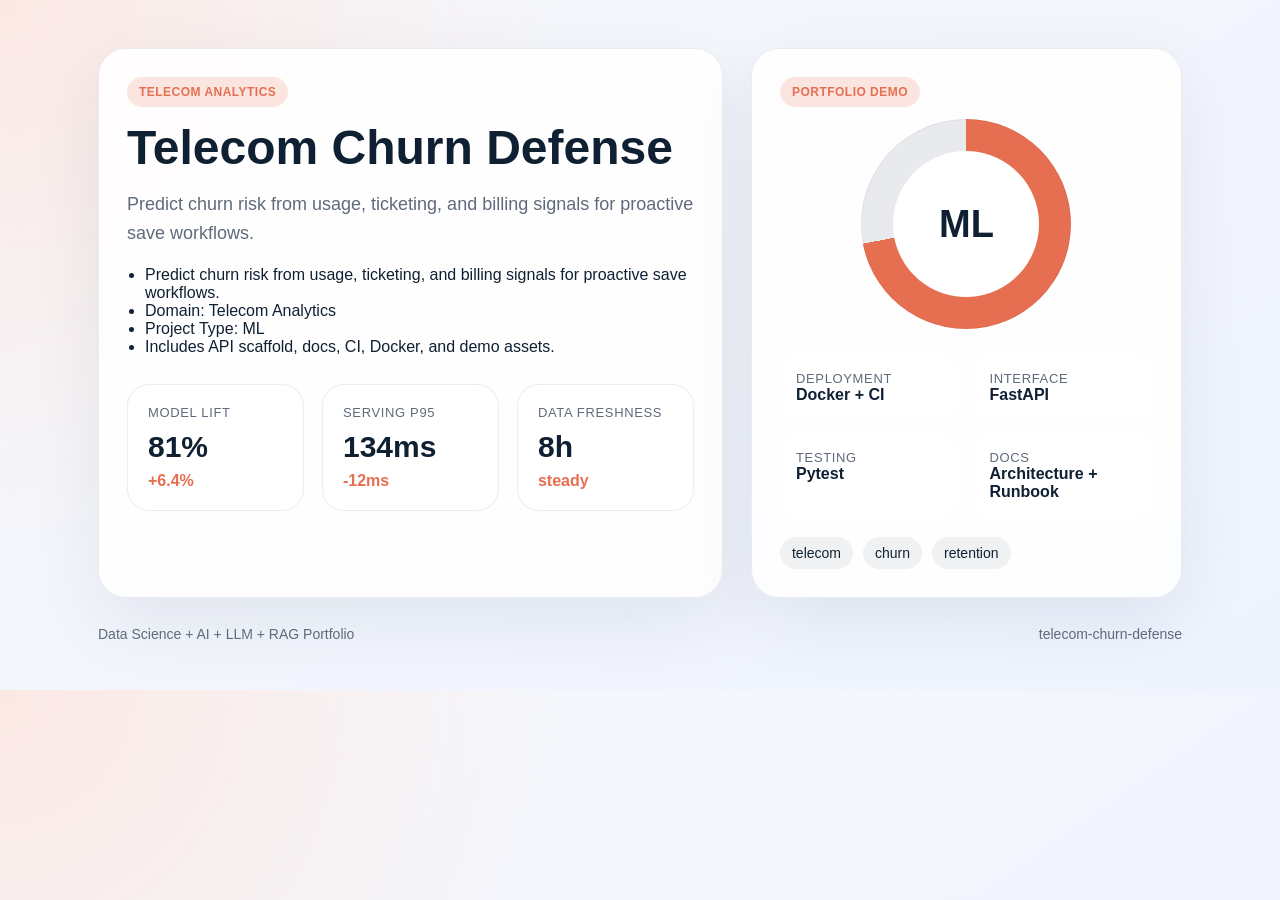
==== demo/index.html @ 2c74a650 "Publish production-ready portfolio project" ====
<!doctype html>
        <html lang="en">
        <head>
          <meta charset="utf-8">
          <meta name="viewport" content="width=device-width, initial-scale=1">
          <title>Telecom Churn Defense</title>
          <style>
            :root {
              --accent: #e76f51;
              --ink: #102033;
              --muted: #5f6b7a;
              --card: rgba(255,255,255,0.88);
              --bg-1: #f7f8fb;
              --bg-2: #eef3ff;
            }
            * { box-sizing: border-box; }
            body {
              margin: 0;
              font-family: "Avenir Next", "Segoe UI", sans-serif;
              color: var(--ink);
              background:
                radial-gradient(circle at top left, color-mix(in srgb, var(--accent) 16%, white), transparent 38%),
                linear-gradient(145deg, var(--bg-1), var(--bg-2));
            }
            main {
              max-width: 1180px;
              margin: 0 auto;
              padding: 48px;
            }
            .hero {
              display: grid;
              grid-template-columns: 1.45fr 1fr;
              gap: 28px;
              align-items: stretch;
            }
            .panel {
              background: var(--card);
              border: 1px solid rgba(16, 32, 51, 0.08);
              border-radius: 28px;
              padding: 28px;
              box-shadow: 0 24px 70px rgba(16, 32, 51, 0.08);
            }
            .eyebrow {
              display: inline-flex;
              padding: 8px 12px;
              border-radius: 999px;
              background: color-mix(in srgb, var(--accent) 18%, white);
              color: var(--accent);
              font-weight: 700;
              letter-spacing: 0.04em;
              text-transform: uppercase;
              font-size: 12px;
            }
            h1 {
              font-size: 48px;
              line-height: 1.03;
              margin: 16px 0 18px;
            }
            p {
              color: var(--muted);
              font-size: 18px;
              line-height: 1.6;
              margin: 0 0 18px;
            }
            ul {
              margin: 18px 0 0;
              padding-left: 18px;
              color: var(--ink);
            }
            .cards {
              display: grid;
              grid-template-columns: repeat(3, 1fr);
              gap: 18px;
              margin-top: 28px;
            }
            .card {
              background: white;
              border-radius: 22px;
              padding: 20px;
              border: 1px solid rgba(16, 32, 51, 0.08);
            }
            .card span, .meta span {
              display: block;
              color: var(--muted);
              font-size: 13px;
              text-transform: uppercase;
              letter-spacing: 0.05em;
            }
            .card strong {
              display: block;
              font-size: 30px;
              margin: 10px 0 8px;
            }
            .card em {
              color: var(--accent);
              font-style: normal;
              font-weight: 700;
            }
            .visual {
              min-height: 100%;
              display: flex;
              flex-direction: column;
              justify-content: space-between;
            }
            .ring {
              width: 210px;
              height: 210px;
              margin: 12px auto 26px;
              border-radius: 50%;
              background:
                radial-gradient(circle closest-side, white 69%, transparent 70%),
                conic-gradient(var(--accent) 0 72%, rgba(16, 32, 51, 0.09) 72% 100%);
              display: grid;
              place-items: center;
              box-shadow: inset 0 0 0 1px rgba(16, 32, 51, 0.05);
            }
            .ring strong {
              font-size: 38px;
            }
            .meta {
              display: grid;
              grid-template-columns: repeat(2, 1fr);
              gap: 14px;
            }
            .meta article {
              background: white;
              border-radius: 18px;
              padding: 16px;
            }
            .tag-list {
              display: flex;
              flex-wrap: wrap;
              gap: 10px;
              list-style: none;
              padding: 0;
              margin: 20px 0 0;
            }
            .tag-list li {
              padding: 8px 12px;
              border-radius: 999px;
              background: rgba(16, 32, 51, 0.06);
              font-size: 14px;
            }
            .footer {
              margin-top: 28px;
              display: flex;
              justify-content: space-between;
              color: var(--muted);
              font-size: 14px;
            }
          </style>
        </head>
        <body>
          <main>
            <section class="hero">
              <div class="panel">
                <span class="eyebrow">Telecom Analytics</span>
                <h1>Telecom Churn Defense</h1>
                <p>Predict churn risk from usage, ticketing, and billing signals for proactive save workflows.</p>
                <ul>
                  <li>Predict churn risk from usage, ticketing, and billing signals for proactive save workflows.</li><li>Domain: Telecom Analytics</li><li>Project Type: ML</li><li>Includes API scaffold, docs, CI, Docker, and demo assets.</li>
                </ul>
                <div class="cards">
                  <article class='card'><span>Model Lift</span><strong>81%</strong><em>+6.4%</em></article>
<article class='card'><span>Serving P95</span><strong>134ms</strong><em>-12ms</em></article>
<article class='card'><span>Data Freshness</span><strong>8h</strong><em>steady</em></article>
                </div>
              </div>
              <div class="panel visual">
                <div>
                  <span class="eyebrow">Portfolio Demo</span>
                  <div class="ring"><strong>ML</strong></div>
                </div>
                <div class="meta">
                  <article><span>Deployment</span><strong>Docker + CI</strong></article>
                  <article><span>Interface</span><strong>FastAPI</strong></article>
                  <article><span>Testing</span><strong>Pytest</strong></article>
                  <article><span>Docs</span><strong>Architecture + Runbook</strong></article>
                </div>
                <ul class="tag-list"><li>telecom</li><li>churn</li><li>retention</li></ul>
              </div>
            </section>
            <div class="footer">
              <span>Data Science + AI + LLM + RAG Portfolio</span>
              <span>telecom-churn-defense</span>
            </div>
          </main>
        </body>
        </html>
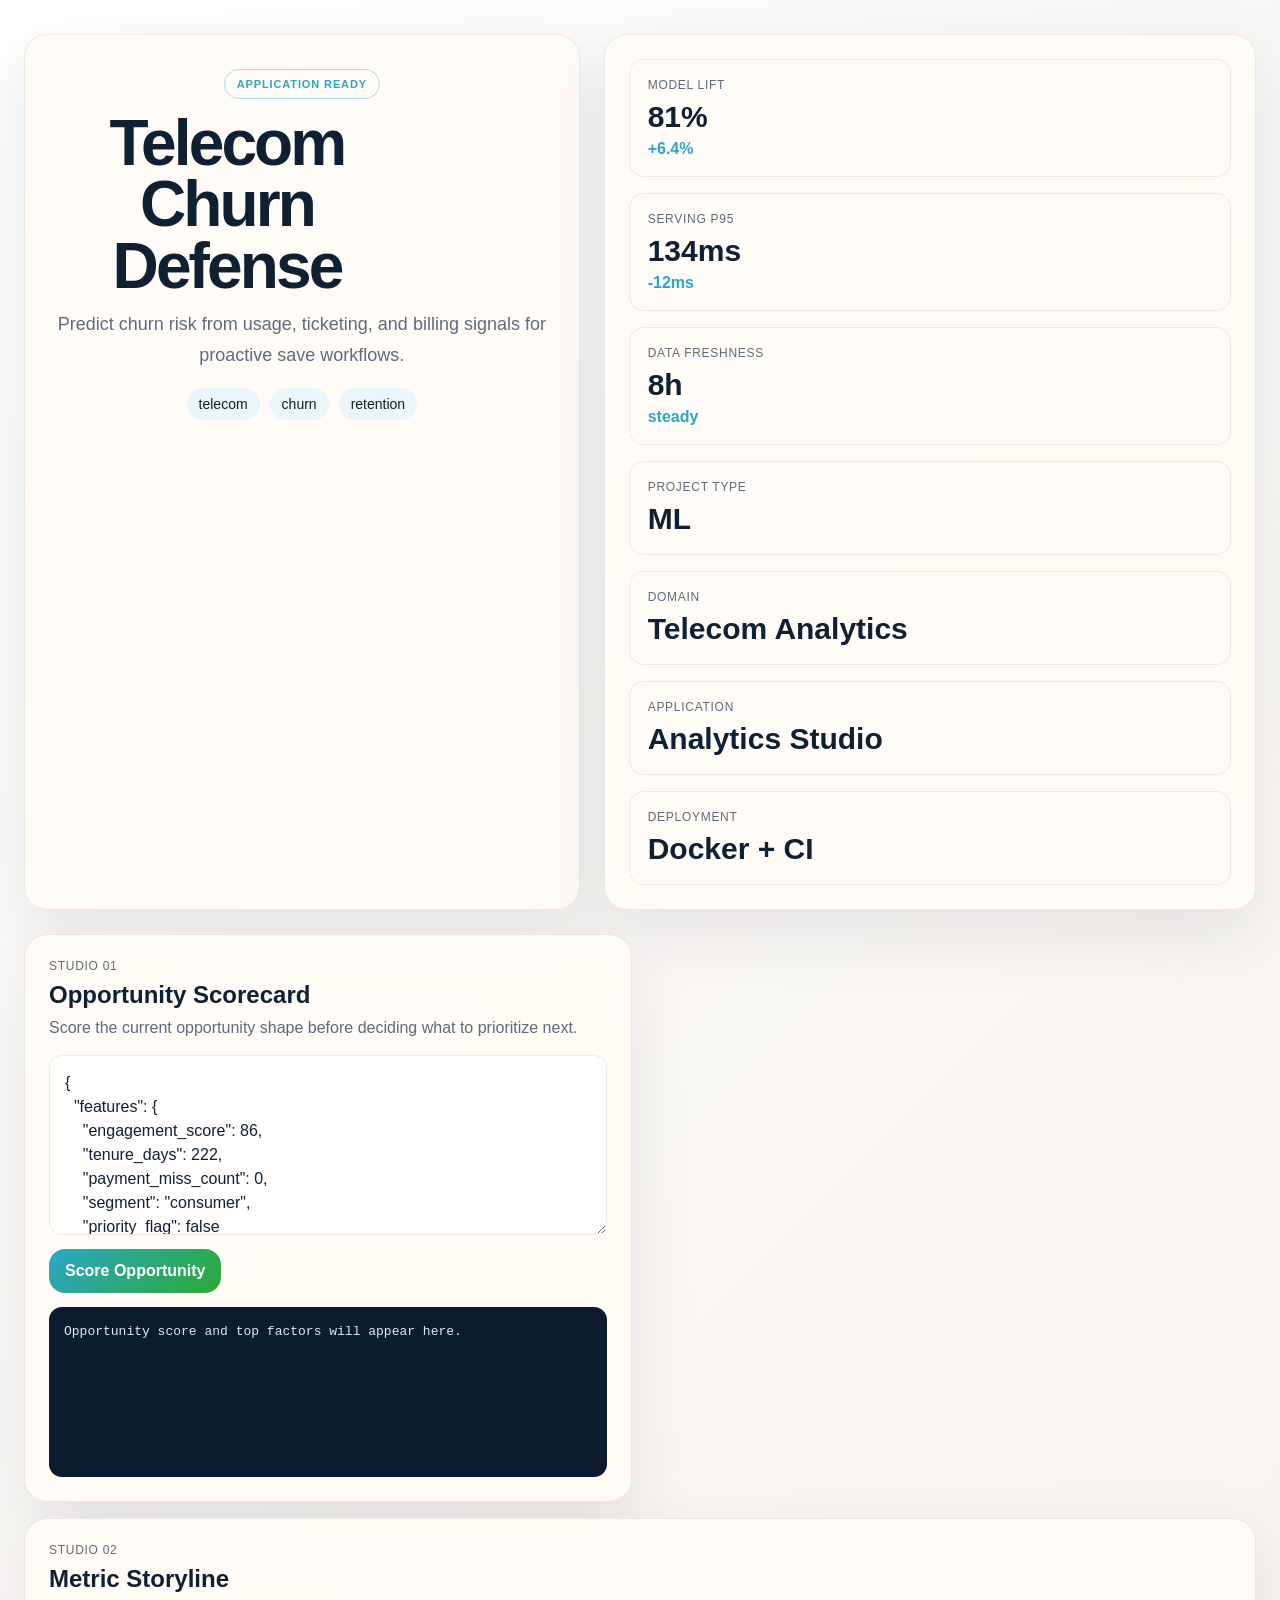
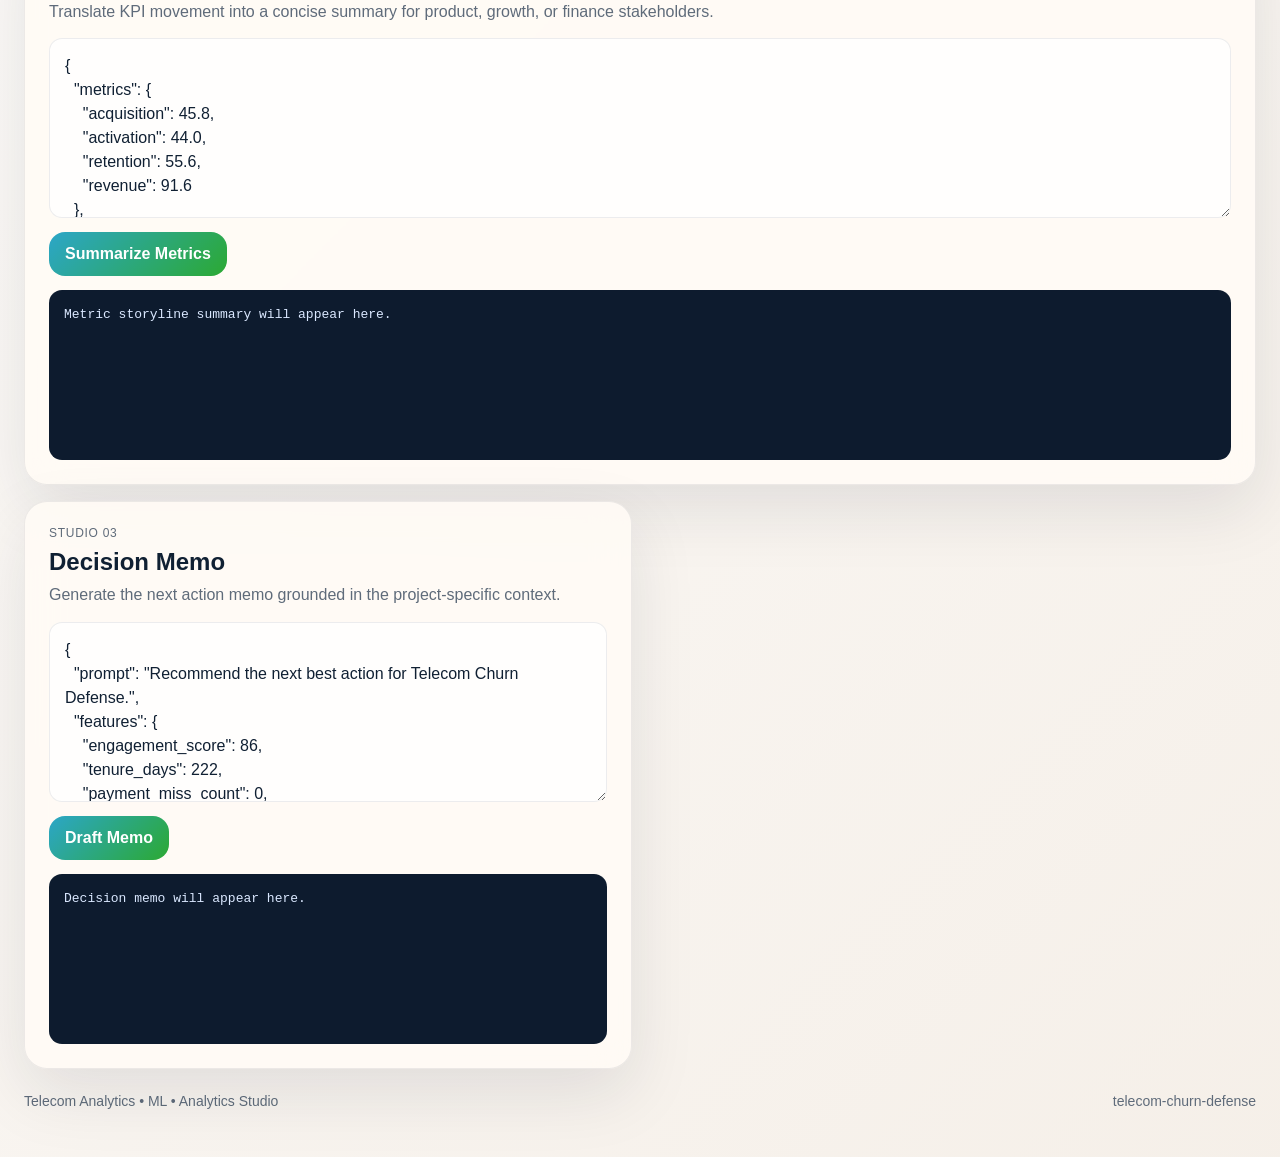
==== commit 9efa1ceb: "Publish production-ready portfolio project" ====
--- a/demo/index.html
+++ b/demo/index.html
@@ -5,186 +5,110 @@
           <meta charset="utf-8">
           <meta name="viewport" content="width=device-width, initial-scale=1">
           <title>Telecom Churn Defense</title>
-          <style>
-            :root {
-              --accent: #e76f51;
-              --ink: #102033;
-              --muted: #5f6b7a;
-              --card: rgba(255,255,255,0.88);
-              --bg-1: #f7f8fb;
-              --bg-2: #eef3ff;
-            }
-            * { box-sizing: border-box; }
-            body {
-              margin: 0;
-              font-family: "Avenir Next", "Segoe UI", sans-serif;
-              color: var(--ink);
-              background:
-                radial-gradient(circle at top left, color-mix(in srgb, var(--accent) 16%, white), transparent 38%),
-                linear-gradient(145deg, var(--bg-1), var(--bg-2));
-            }
-            main {
-              max-width: 1180px;
-              margin: 0 auto;
-              padding: 48px;
-            }
-            .hero {
-              display: grid;
-              grid-template-columns: 1.45fr 1fr;
-              gap: 28px;
-              align-items: stretch;
-            }
-            .panel {
-              background: var(--card);
-              border: 1px solid rgba(16, 32, 51, 0.08);
-              border-radius: 28px;
-              padding: 28px;
-              box-shadow: 0 24px 70px rgba(16, 32, 51, 0.08);
-            }
-            .eyebrow {
-              display: inline-flex;
-              padding: 8px 12px;
-              border-radius: 999px;
-              background: color-mix(in srgb, var(--accent) 18%, white);
-              color: var(--accent);
-              font-weight: 700;
-              letter-spacing: 0.04em;
-              text-transform: uppercase;
-              font-size: 12px;
-            }
-            h1 {
-              font-size: 48px;
-              line-height: 1.03;
-              margin: 16px 0 18px;
-            }
-            p {
-              color: var(--muted);
-              font-size: 18px;
-              line-height: 1.6;
-              margin: 0 0 18px;
-            }
-            ul {
-              margin: 18px 0 0;
-              padding-left: 18px;
-              color: var(--ink);
-            }
-            .cards {
-              display: grid;
-              grid-template-columns: repeat(3, 1fr);
-              gap: 18px;
-              margin-top: 28px;
-            }
-            .card {
-              background: white;
-              border-radius: 22px;
-              padding: 20px;
-              border: 1px solid rgba(16, 32, 51, 0.08);
-            }
-            .card span, .meta span {
-              display: block;
-              color: var(--muted);
-              font-size: 13px;
-              text-transform: uppercase;
-              letter-spacing: 0.05em;
-            }
-            .card strong {
-              display: block;
-              font-size: 30px;
-              margin: 10px 0 8px;
-            }
-            .card em {
-              color: var(--accent);
-              font-style: normal;
-              font-weight: 700;
-            }
-            .visual {
-              min-height: 100%;
-              display: flex;
-              flex-direction: column;
-              justify-content: space-between;
-            }
-            .ring {
-              width: 210px;
-              height: 210px;
-              margin: 12px auto 26px;
-              border-radius: 50%;
-              background:
-                radial-gradient(circle closest-side, white 69%, transparent 70%),
-                conic-gradient(var(--accent) 0 72%, rgba(16, 32, 51, 0.09) 72% 100%);
-              display: grid;
-              place-items: center;
-              box-shadow: inset 0 0 0 1px rgba(16, 32, 51, 0.05);
-            }
-            .ring strong {
-              font-size: 38px;
-            }
-            .meta {
-              display: grid;
-              grid-template-columns: repeat(2, 1fr);
-              gap: 14px;
-            }
-            .meta article {
-              background: white;
-              border-radius: 18px;
-              padding: 16px;
-            }
-            .tag-list {
-              display: flex;
-              flex-wrap: wrap;
-              gap: 10px;
-              list-style: none;
-              padding: 0;
-              margin: 20px 0 0;
-            }
-            .tag-list li {
-              padding: 8px 12px;
-              border-radius: 999px;
-              background: rgba(16, 32, 51, 0.06);
-              font-size: 14px;
-            }
-            .footer {
-              margin-top: 28px;
-              display: flex;
-              justify-content: space-between;
-              color: var(--muted);
-              font-size: 14px;
-            }
-          </style>
+          <link rel="stylesheet" href="./styles.css">
         </head>
-        <body>
-          <main>
+        <body class="surface-sand">
+          <div class="page layout-rail eyebrow-outline headline-compact modules-2 hero-align-center">
             <section class="hero">
-              <div class="panel">
-                <span class="eyebrow">Telecom Analytics</span>
-                <h1>Telecom Churn Defense</h1>
-                <p>Predict churn risk from usage, ticketing, and billing signals for proactive save workflows.</p>
-                <ul>
-                  <li>Predict churn risk from usage, ticketing, and billing signals for proactive save workflows.</li><li>Domain: Telecom Analytics</li><li>Project Type: ML</li><li>Includes API scaffold, docs, CI, Docker, and demo assets.</li>
+              <div class="panel hero-copy">
+                <span class="eyebrow" data-health>Analytics Studio</span>
+                <h1 id="project-title">Telecom Churn Defense</h1>
+                <p id="project-summary" class="lead">Predict churn risk from usage, ticketing, and billing signals for proactive save workflows.</p>
+                <ul id="project-tags" class="tag-list">
+                  <li>telecom</li><li>churn</li><li>retention</li>
                 </ul>
-                <div class="cards">
+              </div>
+              <div class="panel hero-side">
+                <div class="metric-grid">
                   <article class='card'><span>Model Lift</span><strong>81%</strong><em>+6.4%</em></article>
 <article class='card'><span>Serving P95</span><strong>134ms</strong><em>-12ms</em></article>
 <article class='card'><span>Data Freshness</span><strong>8h</strong><em>steady</em></article>
                 </div>
-              </div>
-              <div class="panel visual">
-                <div>
-                  <span class="eyebrow">Portfolio Demo</span>
-                  <div class="ring"><strong>ML</strong></div>
+                <div class="mini-grid">
+                  <article class='mini-card'><span>Project Type</span><strong>ML</strong></article><article class='mini-card'><span>Domain</span><strong>Telecom Analytics</strong></article><article class='mini-card'><span>Application</span><strong>Analytics Studio</strong></article><article class='mini-card'><span>Deployment</span><strong>Docker + CI</strong></article>
                 </div>
-                <div class="meta">
-                  <article><span>Deployment</span><strong>Docker + CI</strong></article>
-                  <article><span>Interface</span><strong>FastAPI</strong></article>
-                  <article><span>Testing</span><strong>Pytest</strong></article>
-                  <article><span>Docs</span><strong>Architecture + Runbook</strong></article>
-                </div>
-                <ul class="tag-list"><li>telecom</li><li>churn</li><li>retention</li></ul>
               </div>
             </section>
-            <div class="footer">
-              <span>Data Science + AI + LLM + RAG Portfolio</span>
+            <section class="app-grid">
+              <article class="panel module js-module span-normal">
+          <div class="module-header">
+            <span>Studio 01</span>
+            <h2>Opportunity Scorecard</h2>
+            <p>Score the current opportunity shape before deciding what to prioritize next.</p>
+          </div>
+          <textarea class="js-input">{
+  &quot;features&quot;: {
+    &quot;engagement_score&quot;: 86,
+    &quot;tenure_days&quot;: 222,
+    &quot;payment_miss_count&quot;: 0,
+    &quot;segment&quot;: &quot;consumer&quot;,
+    &quot;priority_flag&quot;: false
+  }
+}</textarea>
+          <div class="button-row">
+            <button class="js-run" data-endpoint="/score" data-input-mode="json">Score Opportunity</button>
+          </div>
+          <pre class="js-output">Opportunity score and top factors will appear here.</pre>
+        </article>
+<article class="panel module js-module span-wide">
+          <div class="module-header">
+            <span>Studio 02</span>
+            <h2>Metric Storyline</h2>
+            <p>Translate KPI movement into a concise summary for product, growth, or finance stakeholders.</p>
+          </div>
+          <textarea class="js-input">{
+  &quot;metrics&quot;: {
+    &quot;acquisition&quot;: 45.8,
+    &quot;activation&quot;: 44.0,
+    &quot;retention&quot;: 55.6,
+    &quot;revenue&quot;: 91.6
+  },
+  &quot;baseline&quot;: {
+    &quot;acquisition&quot;: 42.14,
+    &quot;activation&quot;: 40.48,
+    &quot;retention&quot;: 51.15,
+    &quot;revenue&quot;: 84.27
+  }
+}</textarea>
+          <div class="button-row">
+            <button class="js-run" data-endpoint="/analyze" data-input-mode="json">Summarize Metrics</button>
+          </div>
+          <pre class="js-output">Metric storyline summary will appear here.</pre>
+        </article>
+<article class="panel module js-module span-normal">
+          <div class="module-header">
+            <span>Studio 03</span>
+            <h2>Decision Memo</h2>
+            <p>Generate the next action memo grounded in the project-specific context.</p>
+          </div>
+          <textarea class="js-input">{
+  &quot;prompt&quot;: &quot;Recommend the next best action for Telecom Churn Defense.&quot;,
+  &quot;features&quot;: {
+    &quot;engagement_score&quot;: 86,
+    &quot;tenure_days&quot;: 222,
+    &quot;payment_miss_count&quot;: 0,
+    &quot;segment&quot;: &quot;consumer&quot;,
+    &quot;priority_flag&quot;: false
+  },
+  &quot;metrics&quot;: {
+    &quot;acquisition&quot;: 45.8,
+    &quot;activation&quot;: 44.0,
+    &quot;retention&quot;: 55.6,
+    &quot;revenue&quot;: 91.6
+  }
+}</textarea>
+          <div class="button-row">
+            <button class="js-run" data-endpoint="/recommend" data-input-mode="json">Draft Memo</button>
+          </div>
+          <pre class="js-output">Decision memo will appear here.</pre>
+        </article>
+            </section>
+            <footer class="footer">
+              <span>Telecom Analytics • ML • Analytics Studio</span>
               <span>telecom-churn-defense</span>
-            </div>
-          </main>
+            </footer>
+          </div>
+          <script id="bootstrap-data" type="application/json">{"project": {"slug": "telecom-churn-defense", "title": "Telecom Churn Defense", "project_type": "ml", "domain": "Telecom Analytics", "summary": "Predict churn risk from usage, ticketing, and billing signals for proactive save workflows.", "tags": ["telecom", "churn", "retention"]}, "app_archetype": "studio", "ui_profile": {"layout": "rail", "surface": "sand", "font_stack": "\"Space Grotesk\", \"Segoe UI\", sans-serif", "radius": 23, "shadow": 67, "eyebrow_style": "outline", "module_columns": 2, "hero_align": "center", "headline_mode": "compact"}, "app_modules": [{"label": "Studio 01", "title": "Opportunity Scorecard", "description": "Score the current opportunity shape before deciding what to prioritize next.", "endpoint": "/score", "input_mode": "json", "cta": "Score Opportunity", "prefill": "{\n  \"features\": {\n    \"engagement_score\": 86,\n    \"tenure_days\": 222,\n    \"payment_miss_count\": 0,\n    \"segment\": \"consumer\",\n    \"priority_flag\": false\n  }\n}", "hint": "Opportunity score and top factors will appear here.", "span": "normal"}, {"label": "Studio 02", "title": "Metric Storyline", "description": "Translate KPI movement into a concise summary for product, growth, or finance stakeholders.", "endpoint": "/analyze", "input_mode": "json", "cta": "Summarize Metrics", "prefill": "{\n  \"metrics\": {\n    \"acquisition\": 45.8,\n    \"activation\": 44.0,\n    \"retention\": 55.6,\n    \"revenue\": 91.6\n  },\n  \"baseline\": {\n    \"acquisition\": 42.14,\n    \"activation\": 40.48,\n    \"retention\": 51.15,\n    \"revenue\": 84.27\n  }\n}", "hint": "Metric storyline summary will appear here.", "span": "wide"}, {"label": "Studio 03", "title": "Decision Memo", "description": "Generate the next action memo grounded in the project-specific context.", "endpoint": "/recommend", "input_mode": "json", "cta": "Draft Memo", "prefill": "{\n  \"prompt\": \"Recommend the next best action for Telecom Churn Defense.\",\n  \"features\": {\n    \"engagement_score\": 86,\n    \"tenure_days\": 222,\n    \"payment_miss_count\": 0,\n    \"segment\": \"consumer\",\n    \"priority_flag\": false\n  },\n  \"metrics\": {\n    \"acquisition\": 45.8,\n    \"activation\": 44.0,\n    \"retention\": 55.6,\n    \"revenue\": 91.6\n  }\n}", "hint": "Decision memo will appear here.", "span": "normal"}], "sample_features": {"engagement_score": 86, "tenure_days": 222, "payment_miss_count": 0, "segment": "consumer", "priority_flag": false}, "sample_metrics": {"acquisition": 45.8, "activation": 44.0, "retention": 55.6, "revenue": 91.6}, "knowledge_base": ["Telecom Churn Defense is positioned as a Telecom Analytics starter that emphasizes fast iteration, clear documentation, and production-friendly interfaces.", "The primary value proposition is: Predict churn risk from usage, ticketing, and billing signals for proactive save workflows.", "Recommended operating model: ship a small API, add observability, validate outputs with stakeholder review, and monitor the top business KPI every week.", "Typical stakeholders include analytics, operations, product, and leadership teams working on telecom, churn, retention."], "dashboard_metrics": [{"label": "Model Lift", "value": "81%", "delta": "+6.4%"}, {"label": "Serving P95", "value": "134ms", "delta": "-12ms"}, {"label": "Data Freshness", "value": "8h", "delta": "steady"}]}</script>
+          <script src="./app.js"></script>
         </body>
         </html>
--- a/demo/styles.css
+++ b/demo/styles.css
@@ -0,0 +1,348 @@
+
+:root {
+  --accent: #2ca6c8;
+  --accent-2: #2ca933;
+  --accent-soft: color-mix(in srgb, var(--accent) 18%, white);
+  --radius: 23px;
+  --shadow-size: 67px;
+  --font-stack: "Space Grotesk", "Segoe UI", sans-serif;
+  --bg: #f4f7fb;
+  --card: rgba(255, 255, 255, 0.86);
+  --line: rgba(16, 32, 51, 0.08);
+  --ink: #102033;
+  --muted: #5f6b7a;
+  --output-bg: #0d1b2e;
+  --output-ink: #dae8ff;
+}
+* { box-sizing: border-box; }
+html, body { margin: 0; min-height: 100%; }
+body {
+  font-family: var(--font-stack);
+  color: var(--ink);
+  background: linear-gradient(145deg, #f8fbff, var(--bg));
+}
+body.surface-mist {
+  --bg: #eef4fb;
+  background:
+    radial-gradient(circle at top left, color-mix(in srgb, var(--accent) 18%, white), transparent 34%),
+    linear-gradient(145deg, #fbfdff, var(--bg));
+}
+body.surface-aurora {
+  --bg: #edf1ff;
+  background:
+    radial-gradient(circle at 0% 0%, color-mix(in srgb, var(--accent) 22%, white), transparent 38%),
+    radial-gradient(circle at 100% 100%, color-mix(in srgb, var(--accent-2) 20%, white), transparent 28%),
+    linear-gradient(135deg, #f7f8ff, var(--bg));
+}
+body.surface-sand {
+  --bg: #f5efe8;
+  --card: rgba(255, 251, 246, 0.9);
+  background:
+    linear-gradient(135deg, rgba(255,255,255,0.82), rgba(245, 239, 232, 0.98)),
+    radial-gradient(circle at top right, color-mix(in srgb, var(--accent) 16%, white), transparent 32%);
+}
+body.surface-slate {
+  --bg: #ecf0f7;
+  --card: rgba(248, 250, 255, 0.88);
+  background:
+    linear-gradient(160deg, #f7f9fc, var(--bg)),
+    radial-gradient(circle at bottom left, color-mix(in srgb, var(--accent-2) 16%, white), transparent 34%);
+}
+body.surface-paper {
+  --bg: #f8f8f4;
+  --card: rgba(255,255,255,0.93);
+  background:
+    linear-gradient(180deg, #fffefb, var(--bg));
+}
+body.surface-ink {
+  --bg: #0f1726;
+  --card: rgba(15, 23, 38, 0.88);
+  --line: rgba(226, 238, 255, 0.1);
+  --ink: #f5f8ff;
+  --muted: #b4c0cf;
+  --output-bg: rgba(255,255,255,0.06);
+  --output-ink: #f5f8ff;
+  background:
+    radial-gradient(circle at top left, color-mix(in srgb, var(--accent) 28%, transparent), transparent 42%),
+    linear-gradient(145deg, #09111d, var(--bg));
+}
+.page {
+  max-width: 1360px;
+  margin: 0 auto;
+  padding: 34px 24px 48px;
+  display: grid;
+  gap: 24px;
+}
+.panel {
+  background: var(--card);
+  border: 1px solid var(--line);
+  border-radius: var(--radius);
+  box-shadow: 0 24px var(--shadow-size) rgba(16, 32, 51, 0.1);
+  backdrop-filter: blur(18px);
+}
+.hero {
+  display: grid;
+  gap: 24px;
+}
+.hero-copy,
+.hero-side,
+.module {
+  padding: 24px;
+}
+.eyebrow {
+  display: inline-flex;
+  align-items: center;
+  gap: 8px;
+  padding: 8px 12px;
+  border-radius: 999px;
+  background: var(--accent-soft);
+  color: var(--accent);
+  text-transform: uppercase;
+  letter-spacing: 0.08em;
+  font-size: 11px;
+  font-weight: 800;
+}
+.page.eyebrow-outline .eyebrow {
+  background: transparent;
+  border: 1px solid color-mix(in srgb, var(--accent) 40%, white);
+}
+.page.eyebrow-soft .eyebrow {
+  background: color-mix(in srgb, var(--accent) 12%, white);
+  color: color-mix(in srgb, var(--accent) 82%, black);
+}
+h1 {
+  margin: 14px 0 12px;
+  font-size: clamp(2.2rem, 5vw, 4.4rem);
+  line-height: 0.96;
+  letter-spacing: -0.045em;
+}
+.page.headline-compact h1 { max-width: 10ch; }
+.page.headline-tall h1 { line-height: 1.03; font-size: clamp(2.4rem, 5vw, 4.8rem); }
+.lead {
+  margin: 0;
+  font-size: 18px;
+  line-height: 1.68;
+  color: var(--muted);
+  max-width: 62ch;
+}
+.tag-list {
+  list-style: none;
+  display: flex;
+  flex-wrap: wrap;
+  gap: 10px;
+  margin: 18px 0 0;
+  padding: 0;
+}
+.tag-list li {
+  padding: 8px 12px;
+  border-radius: 999px;
+  background: color-mix(in srgb, var(--accent) 10%, white);
+  color: var(--ink);
+  font-size: 14px;
+}
+.hero-side {
+  display: grid;
+  gap: 16px;
+}
+.metric-grid,
+.mini-grid,
+.app-grid {
+  display: grid;
+  gap: 16px;
+}
+.card,
+.mini-card {
+  background: color-mix(in srgb, var(--card) 92%, white);
+  border: 1px solid var(--line);
+  border-radius: calc(var(--radius) - 8px);
+  padding: 18px;
+}
+.card span,
+.mini-card span,
+.module-header span {
+  display: block;
+  color: var(--muted);
+  text-transform: uppercase;
+  letter-spacing: 0.06em;
+  font-size: 12px;
+}
+.card strong,
+.mini-card strong {
+  display: block;
+  margin-top: 8px;
+  font-size: 30px;
+}
+.card em {
+  display: inline-block;
+  margin-top: 6px;
+  font-style: normal;
+  color: var(--accent);
+  font-weight: 700;
+}
+.module {
+  display: grid;
+  gap: 14px;
+}
+.module-header h2 {
+  margin: 8px 0 6px;
+  font-size: 24px;
+}
+.module-header p {
+  margin: 0;
+  color: var(--muted);
+  line-height: 1.6;
+}
+textarea,
+button {
+  font: inherit;
+}
+textarea {
+  width: 100%;
+  min-height: 180px;
+  resize: vertical;
+  border: 1px solid var(--line);
+  border-radius: calc(var(--radius) - 10px);
+  padding: 15px;
+  background: rgba(255,255,255,0.82);
+  color: var(--ink);
+  line-height: 1.5;
+}
+body.surface-ink textarea {
+  background: rgba(255,255,255,0.05);
+}
+.module-input-text {
+  min-height: 110px;
+}
+.button-row {
+  display: flex;
+  flex-wrap: wrap;
+  gap: 10px;
+}
+button {
+  border: 0;
+  border-radius: 16px;
+  background: linear-gradient(135deg, var(--accent), var(--accent-2));
+  color: white;
+  padding: 13px 16px;
+  font-weight: 700;
+  cursor: pointer;
+}
+pre {
+  margin: 0;
+  white-space: pre-wrap;
+  word-break: break-word;
+  background: var(--output-bg);
+  color: var(--output-ink);
+  border-radius: calc(var(--radius) - 10px);
+  padding: 15px;
+  min-height: 170px;
+  line-height: 1.58;
+  font-size: 13px;
+  overflow: auto;
+}
+.footer {
+  display: flex;
+  justify-content: space-between;
+  color: var(--muted);
+  font-size: 14px;
+}
+.page.layout-horizon .hero {
+  grid-template-columns: 1.45fr 1fr;
+  align-items: stretch;
+}
+.page.layout-horizon.modules-2 .app-grid,
+.page.layout-horizon.modules-3 .app-grid {
+  grid-template-columns: repeat(3, minmax(0, 1fr));
+}
+.page.layout-rail .hero {
+  grid-template-columns: 0.92fr 1.08fr;
+}
+.page.layout-rail .hero-copy {
+  padding-top: 34px;
+}
+.page.layout-rail .app-grid {
+  grid-template-columns: repeat(2, minmax(0, 1fr));
+}
+.page.layout-folio .hero {
+  grid-template-columns: 1fr;
+}
+.page.layout-folio .hero-copy {
+  text-align: center;
+}
+.page.layout-folio .lead {
+  margin-inline: auto;
+}
+.page.layout-folio .tag-list {
+  justify-content: center;
+}
+.page.layout-folio .metric-grid {
+  grid-template-columns: repeat(3, minmax(0, 1fr));
+}
+.page.layout-folio .mini-grid {
+  grid-template-columns: repeat(4, minmax(0, 1fr));
+}
+.page.layout-folio .app-grid {
+  grid-template-columns: repeat(2, minmax(0, 1fr));
+}
+.page.layout-board .hero {
+  grid-template-columns: 1fr;
+}
+.page.layout-board .hero-side {
+  grid-template-columns: 1.2fr 0.8fr;
+  align-items: start;
+}
+.page.layout-board .metric-grid {
+  grid-template-columns: repeat(3, minmax(0, 1fr));
+}
+.page.layout-board .app-grid {
+  grid-template-columns: repeat(4, minmax(0, 1fr));
+}
+.page.layout-stack .hero {
+  grid-template-columns: 1fr;
+}
+.page.layout-stack .hero-side {
+  grid-template-columns: repeat(2, minmax(0, 1fr));
+}
+.page.layout-stack .app-grid {
+  grid-template-columns: repeat(3, minmax(0, 1fr));
+}
+.page.layout-console .hero {
+  grid-template-columns: 1.1fr 0.9fr;
+}
+.page.layout-console .panel,
+.page.layout-console .card,
+.page.layout-console .mini-card {
+  border-radius: 18px;
+}
+.page.modules-2 .app-grid {
+  grid-template-columns: repeat(2, minmax(0, 1fr));
+}
+.module.span-wide {
+  grid-column: span 2;
+}
+.hero-align-center .hero-copy {
+  text-align: center;
+}
+.hero-align-center .lead,
+.hero-align-center .tag-list {
+  margin-inline: auto;
+  justify-content: center;
+}
+@media (max-width: 1120px) {
+  .page.layout-horizon .hero,
+  .page.layout-rail .hero,
+  .page.layout-console .hero,
+  .page.layout-board .hero-side,
+  .page.layout-folio .mini-grid,
+  .page.layout-stack .hero-side,
+  .page.modules-2 .app-grid,
+  .page.layout-board .app-grid,
+  .page.layout-stack .app-grid,
+  .page.layout-horizon.modules-3 .app-grid,
+  .page.layout-folio .app-grid {
+    grid-template-columns: 1fr;
+  }
+  .module.span-wide {
+    grid-column: auto;
+  }
+}
